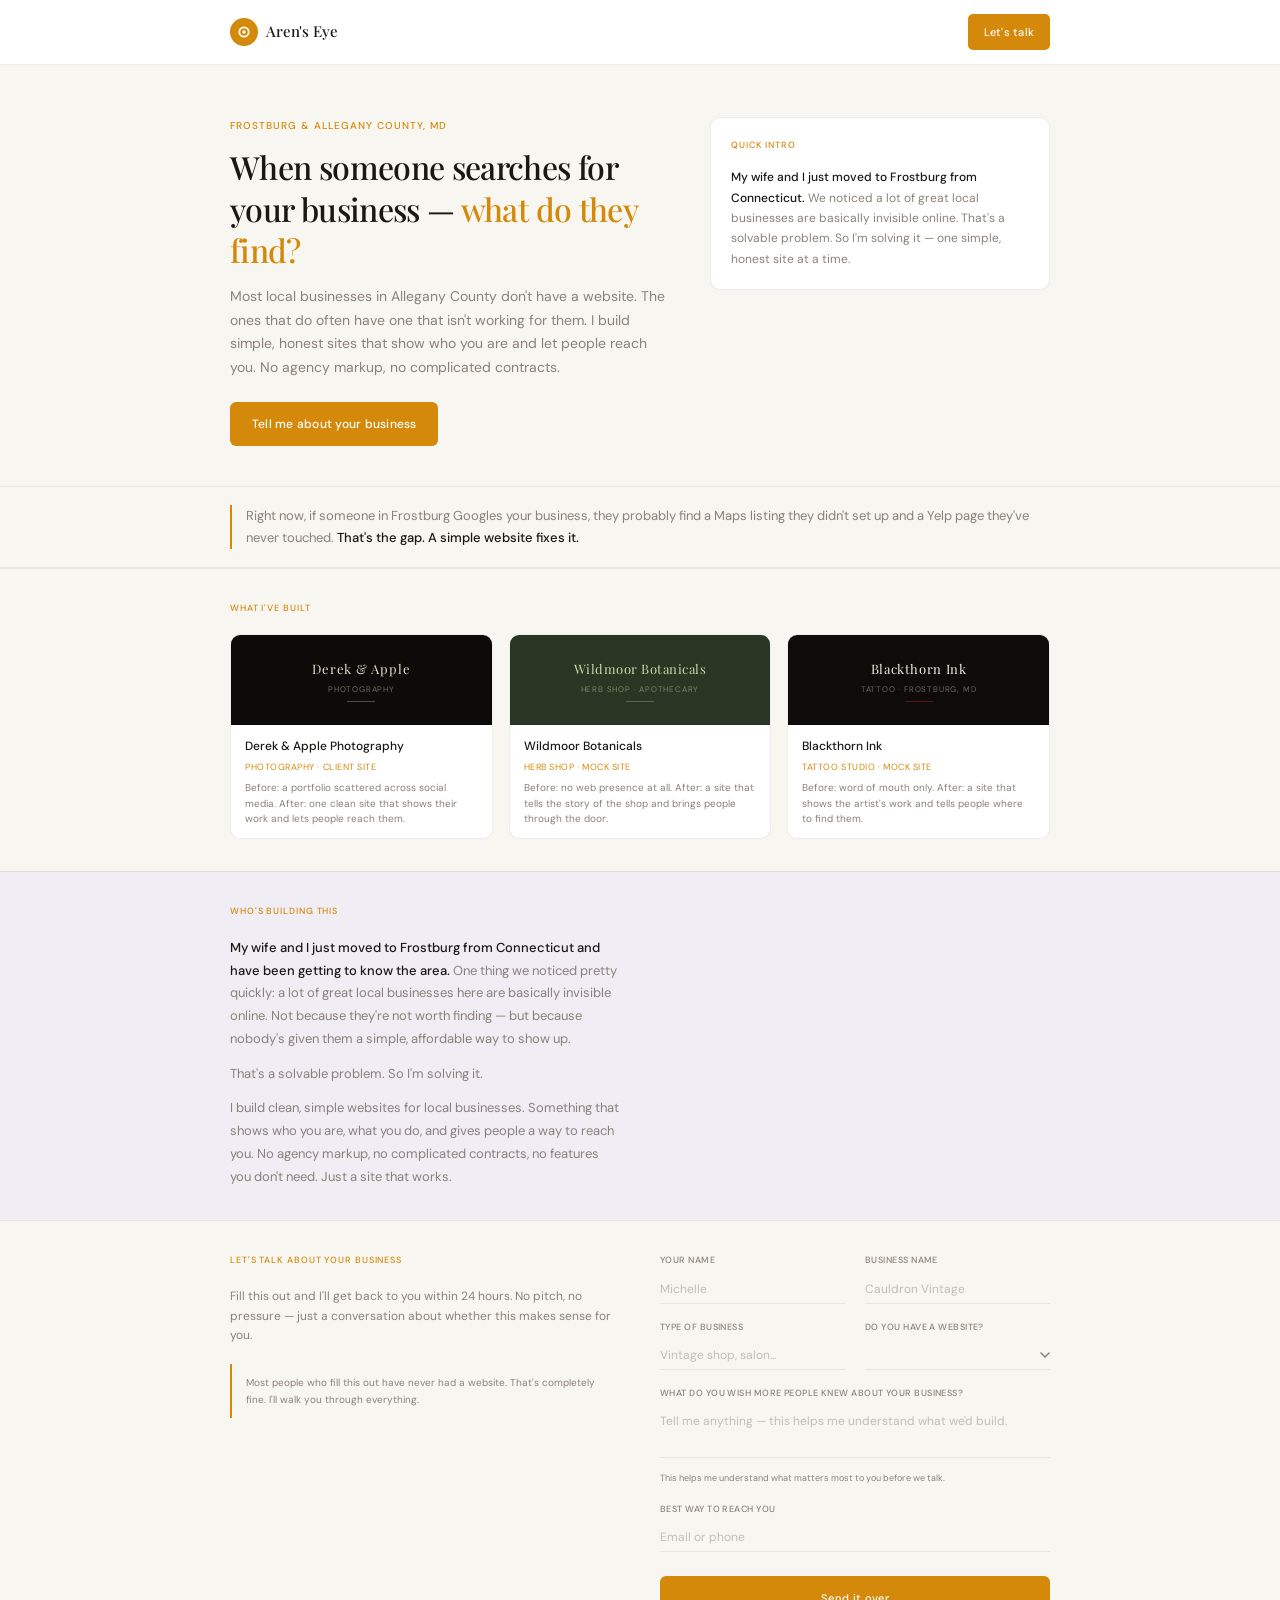
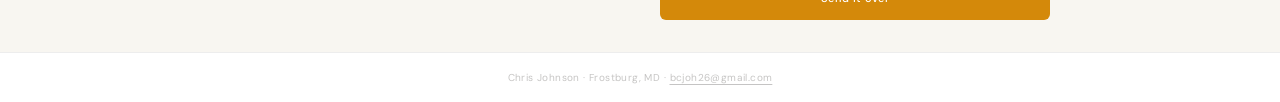
==== index.html @ cd2bfd2f "Portfolio: Derek + Apple (client), Wildmoor + Blackthorn Ink (mocks); update README Co-Authored-By: " ====
<!DOCTYPE html>
<html lang="en">
<head>
  <meta charset="UTF-8">
  <meta name="viewport" content="width=device-width, initial-scale=1.0">
  <title>Aren's Eye — Web Design for Local Businesses</title>
  <meta name="description" content="Simple, honest websites for local businesses in Frostburg and Allegany County, MD. Built by Chris Johnson.">

  <meta property="og:type" content="website">
  <meta property="og:title" content="Aren's Eye — Web Design for Local Businesses">
  <meta property="og:description" content="Most local businesses are invisible online. We fix that honestly.">
  <meta property="og:url" content="https://arensite.pages.dev">

  <link rel="preconnect" href="https://fonts.googleapis.com">
  <link rel="preconnect" href="https://fonts.gstatic.com" crossorigin>
  <link href="https://fonts.googleapis.com/css2?family=Playfair+Display:wght@400;500;600&family=DM+Sans:wght@300;400;500&display=swap" rel="stylesheet">

  <style>
    /* ─── Reset ─────────────────────────────────────────── */
    *, *::before, *::after { box-sizing: border-box; margin: 0; padding: 0; }
    html { scroll-behavior: smooth; }

    /* ─── Tokens ─────────────────────────────────────────── */
    :root {
      --bg:           #F8F6F1;
      --surface:      #FFFFFF;
      --panel:        #F0EDF5;
      --border:       rgba(0,0,0,0.07);
      --accent:       #D4890A;
      --accent2:      rgba(212,137,10,0.09);
      --text:         #1A1714;
      --muted:        #8A8278;
      --hint:         rgba(26,23,20,0.25);
      --max-w:        900px;
    }

    /* ─── Base ─────────────────────────────────────────── */
    body {
      background: var(--bg);
      color: var(--text);
      font-family: 'DM Sans', system-ui, -apple-system, sans-serif;
      font-size: 1rem;
      line-height: 1.7;
      -webkit-font-smoothing: antialiased;
    }

    a { color: var(--accent); text-decoration: none; }
    a:hover { color: #B5720A; }

    /* ─── Skip link ─────────────────────────────────────── */
    .skip-link {
      position: absolute;
      top: -100%;
      left: 1rem;
      background: var(--accent);
      color: #fff;
      padding: 0.5rem 1rem;
      border-radius: 4px;
      font-weight: 500;
      z-index: 999;
    }
    .skip-link:focus { top: 1rem; }

    /* ─── NAV ────────────────────────────────────────────── */
    header {
      position: sticky;
      top: 0;
      z-index: 100;
      background: var(--surface);
      border-bottom: 1px solid var(--border);
    }

    nav {
      max-width: var(--max-w);
      margin: 0 auto;
      padding: 14px clamp(20px, 5vw, 40px);
      display: flex;
      align-items: center;
      justify-content: space-between;
    }

    .logo {
      display: flex;
      align-items: center;
      gap: 8px;
      text-decoration: none;
    }

    .logo-mark {
      width: 28px;
      height: 28px;
      background: var(--accent);
      border-radius: 50%;
      display: flex;
      align-items: center;
      justify-content: center;
      flex-shrink: 0;
    }

    .logo-mark img {
      width: 28px;
      height: 28px;
      border-radius: 50%;
      object-fit: contain;
    }

    .logo-name {
      font-family: 'Playfair Display', Georgia, serif;
      font-size: 15px;
      font-weight: 500;
      color: var(--text);
      letter-spacing: -0.01em;
    }

    .nav-cta {
      font-family: 'DM Sans', sans-serif;
      font-size: 11px;
      font-weight: 500;
      padding: 7px 16px;
      min-height: 36px;
      border-radius: 5px;
      background: var(--accent);
      color: #fff;
      border: none;
      cursor: pointer;
      letter-spacing: 0.02em;
      transition: background 0.15s;
      text-decoration: none;
      display: inline-flex;
      align-items: center;
    }
    .nav-cta:hover { background: #B5720A; color: #fff; }
    .nav-cta:focus-visible { outline: 2px solid var(--accent); outline-offset: 3px; }

    /* ─── HERO ─────────────────────────────────────────── */
    .hero {
      max-width: var(--max-w);
      margin: 0 auto;
      padding: clamp(32px,6vw,52px) clamp(20px,5vw,40px) clamp(28px,5vw,40px);
    }

    .hero-inner {
      display: grid;
      grid-template-columns: 1fr;
      gap: 24px;
    }

    @media (min-width: 700px) {
      .hero-inner {
        grid-template-columns: 1fr 340px;
        gap: 40px;
        align-items: start;
      }
    }

    .eyebrow {
      font-size: 10px;
      font-weight: 500;
      color: var(--accent);
      letter-spacing: 0.1em;
      text-transform: uppercase;
      margin-bottom: 12px;
    }

    h1 {
      font-family: 'Playfair Display', Georgia, serif;
      font-size: clamp(22px, 4vw + 10px, 32px);
      font-weight: 500;
      line-height: 1.3;
      color: var(--text);
      letter-spacing: -0.02em;
      margin-bottom: 14px;
    }

    h1 em {
      font-style: normal;
      color: var(--accent);
    }

    .hero-sub {
      font-size: clamp(12px, 1.5vw + 6px, 14px);
      line-height: 1.7;
      color: var(--muted);
      margin-bottom: 22px;
      max-width: 480px;
    }

    .hero-btn {
      display: inline-flex;
      align-items: center;
      font-family: 'DM Sans', sans-serif;
      font-size: clamp(10px, 1.5vw + 5px, 12px);
      font-weight: 500;
      padding: 11px 22px;
      min-height: 44px;
      border-radius: 6px;
      background: var(--accent);
      color: #fff;
      border: none;
      cursor: pointer;
      letter-spacing: 0.02em;
      transition: background 0.15s;
      text-decoration: none;
    }
    .hero-btn:hover { background: #B5720A; color: #fff; }
    .hero-btn:focus-visible { outline: 2px solid var(--accent); outline-offset: 3px; }

    /* desktop quick-intro card */
    .hero-aside {
      background: var(--surface);
      border: 1px solid var(--border);
      border-radius: 10px;
      padding: 20px;
    }

    .hero-aside .section-label {
      font-size: 9px;
      font-weight: 500;
      color: var(--accent);
      letter-spacing: 0.1em;
      text-transform: uppercase;
      margin-bottom: 14px;
      display: block;
    }

    .hero-aside p {
      font-size: 12px;
      line-height: 1.7;
      color: var(--muted);
    }

    .hero-aside p strong { color: var(--text); font-weight: 500; }

    /* ─── TRUTH STRIP ────────────────────────────────────── */
    .truth-strip {
      border-top: 1px solid var(--border);
      border-bottom: 1px solid var(--border);
      background: var(--bg);
    }

    .truth-strip-inner {
      max-width: var(--max-w);
      margin: 0 auto;
      padding: 18px clamp(20px,5vw,40px);
    }

    .truth-block {
      border-left: 2px solid var(--accent);
      padding-left: 14px;
    }

    .truth-block p {
      font-size: clamp(11px, 1.5vw + 5px, 13px);
      line-height: 1.7;
      color: var(--muted);
    }

    .truth-block p strong { color: var(--text); font-weight: 500; }

    /* ─── SECTIONS ───────────────────────────────────────── */
    .section {
      border-top: 1px solid var(--border);
    }

    .section-inner {
      max-width: var(--max-w);
      margin: 0 auto;
      padding: clamp(24px,4vw,32px) clamp(20px,5vw,40px);
    }

    .section-label {
      font-size: 9px;
      font-weight: 500;
      color: var(--accent);
      letter-spacing: 0.1em;
      text-transform: uppercase;
      margin-bottom: 18px;
      display: block;
    }

    h2 {
      font-family: 'Playfair Display', Georgia, serif;
      font-size: clamp(18px, 3vw + 8px, 24px);
      font-weight: 500;
      color: var(--text);
      letter-spacing: -0.02em;
      margin-bottom: 14px;
      line-height: 1.3;
    }

    /* ─── PORTFOLIO CARDS ────────────────────────────────── */
    .portfolio-grid {
      display: grid;
      grid-template-columns: 1fr;
      gap: 14px;
    }

    @media (min-width: 520px) {
      .portfolio-grid {
        grid-template-columns: 1fr 1fr;
      }
    }

    @media (min-width: 760px) {
      .portfolio-grid {
        grid-template-columns: 1fr 1fr 1fr;
        gap: 16px;
      }
    }

    .card {
      background: var(--surface);
      border: 1px solid var(--border);
      border-radius: 10px;
      overflow: hidden;
      transition: box-shadow 0.15s, border-color 0.15s;
    }
    .card:hover {
      box-shadow: 0 4px 20px rgba(212,137,10,0.1);
      border-color: rgba(212,137,10,0.2);
    }

    .card-preview {
      height: 90px;
      display: flex;
      align-items: center;
      justify-content: center;
      border-bottom: 1px solid var(--border);
      overflow: hidden;
    }

    /* Derek & Apple Photography (real client) */
    .card-preview.derek {
      background: #0D0B09;
    }
    .derek-inner { text-align: center; }
    .derek-name {
      font-family: 'Playfair Display', Georgia, serif;
      font-size: 13px;
      font-weight: 400;
      color: #E8DCCB;
      letter-spacing: 0.06em;
      margin-bottom: 3px;
    }
    .derek-tag {
      font-size: 8px;
      color: rgba(232,220,203,0.45);
      letter-spacing: 0.1em;
      text-transform: uppercase;
    }
    .derek-rule {
      width: 28px;
      height: 1px;
      background: rgba(232,220,203,0.3);
      margin: 5px auto 0;
    }

    /* Wildmoor Botanicals mock */
    .card-preview.wildmoor {
      background: #2A3524;
    }
    .wildmoor-inner { text-align: center; }
    .wildmoor-name {
      font-family: 'Playfair Display', Georgia, serif;
      font-size: 13px;
      font-weight: 400;
      color: #C8D8A8;
      letter-spacing: 0.04em;
      margin-bottom: 3px;
    }
    .wildmoor-tag {
      font-size: 8px;
      color: rgba(200,216,168,0.5);
      letter-spacing: 0.1em;
      text-transform: uppercase;
    }
    .wildmoor-rule {
      width: 28px;
      height: 1px;
      background: rgba(200,216,168,0.3);
      margin: 5px auto 0;
    }

    /* Blackthorn Ink mock */
    .card-preview.blackthorn {
      background: #0E0C0A;
    }
    .blackthorn-inner { text-align: center; }
    .blackthorn-name {
      font-family: 'Playfair Display', Georgia, serif;
      font-size: 13px;
      font-weight: 400;
      color: #F2EBE0;
      letter-spacing: 0.05em;
      margin-bottom: 3px;
    }
    .blackthorn-tag {
      font-size: 8px;
      color: rgba(242,235,224,0.4);
      letter-spacing: 0.1em;
      text-transform: uppercase;
    }
    .blackthorn-rule {
      width: 28px;
      height: 1px;
      background: #8B1A1A;
      opacity: 0.6;
      margin: 5px auto 0;
    }

    .card-body { padding: 11px 14px; }

    .card-name {
      font-size: 12px;
      font-weight: 500;
      color: var(--text);
      margin-bottom: 3px;
    }

    .card-type {
      font-size: 9px;
      color: var(--accent);
      letter-spacing: 0.06em;
      text-transform: uppercase;
      margin-bottom: 5px;
    }

    .card-desc {
      font-size: 10px;
      line-height: 1.55;
      color: var(--muted);
    }

    /* ─── ABOUT ──────────────────────────────────────────── */
    .about-section {
      border-top: 1px solid var(--border);
      background: var(--panel);
    }

    .about-section .section-inner {
      display: grid;
      grid-template-columns: 1fr;
      gap: 24px;
    }

    @media (min-width: 700px) {
      .about-section .section-inner {
        grid-template-columns: 1fr 1fr;
        gap: 40px;
        align-items: start;
      }
    }

    .about-text {
      font-size: clamp(11px, 1.5vw + 5px, 13px);
      line-height: 1.75;
      color: var(--muted);
    }
    .about-text strong { color: var(--text); font-weight: 500; }
    .about-text p + p { margin-top: 12px; }

    /* ─── CONTACT ────────────────────────────────────────── */
    .contact-section {
      border-top: 1px solid var(--border);
    }

    .contact-section .section-inner {
      display: grid;
      grid-template-columns: 1fr;
      gap: 28px;
    }

    @media (min-width: 700px) {
      .contact-section .section-inner {
        grid-template-columns: 1fr 1fr;
        gap: 40px;
        align-items: start;
      }
    }

    .contact-intro p {
      font-size: 12px;
      color: var(--muted);
      line-height: 1.65;
      margin-bottom: 18px;
    }

    .contact-note {
      background: var(--bg);
      border-left: 2px solid var(--accent);
      padding: 10px 14px;
      border-radius: 0 6px 6px 0;
    }
    .contact-note p {
      font-size: 10px !important;
      line-height: 1.7;
      color: var(--muted);
      margin-bottom: 0 !important;
    }

    /* ─── FORM ───────────────────────────────────────────── */
    .form {
      display: grid;
      gap: 0;
    }

    .form-2col {
      display: grid;
      grid-template-columns: 1fr 1fr;
      gap: 0 20px;
    }

    .field {
      margin-bottom: 16px;
    }

    .field label {
      display: block;
      font-size: 9px;
      font-weight: 500;
      color: var(--muted);
      letter-spacing: 0.05em;
      text-transform: uppercase;
      margin-bottom: 5px;
    }

    .field input,
    .field select,
    .field textarea {
      width: 100%;
      background: transparent;
      border: none;
      border-bottom: 1px solid var(--border);
      padding: 6px 0;
      font-size: 12px;
      color: var(--text);
      font-family: 'DM Sans', sans-serif;
      outline: none;
      transition: border-color 0.15s;
      -webkit-appearance: none;
      appearance: none;
    }

    .field select {
      background-image: url("data:image/svg+xml,%3Csvg xmlns='http://www.w3.org/2000/svg' width='10' height='7' viewBox='0 0 10 7'%3E%3Cpath d='M1 1l4 4 4-4' stroke='%238A8278' stroke-width='1.5' fill='none' stroke-linecap='round'/%3E%3C/svg%3E");
      background-repeat: no-repeat;
      background-position: right 0 center;
      padding-right: 16px;
    }

    .field textarea {
      resize: none;
      height: 52px;
      line-height: 1.5;
    }

    .field input:focus-visible,
    .field select:focus-visible,
    .field textarea:focus-visible {
      outline: none;
      border-bottom-color: var(--accent);
    }

    .field input::placeholder,
    .field textarea::placeholder {
      color: var(--hint);
    }

    .field-note {
      font-size: 9px;
      color: var(--muted);
      margin-top: 4px;
    }

    .submit-btn {
      width: 100%;
      background: var(--accent);
      color: #fff;
      border: none;
      padding: 12px;
      min-height: 44px;
      border-radius: 6px;
      font-size: 11px;
      font-weight: 500;
      cursor: pointer;
      letter-spacing: 0.03em;
      font-family: 'DM Sans', sans-serif;
      margin-top: 8px;
      transition: background 0.15s;
    }
    .submit-btn:hover { background: #B5720A; }
    .submit-btn:focus-visible { outline: 2px solid var(--accent); outline-offset: 3px; }
    .submit-btn:disabled { opacity: 0.6; cursor: not-allowed; }

    .form-success {
      display: none;
      background: var(--surface);
      border: 1px solid var(--border);
      border-left: 2px solid var(--accent);
      border-radius: 0 8px 8px 0;
      padding: 16px;
      font-size: 13px;
      color: var(--text);
      line-height: 1.6;
    }

    .form-error {
      display: none;
      color: #C0392B;
      font-size: 11px;
      margin-top: 8px;
    }

    /* ─── FOOTER ─────────────────────────────────────────── */
    footer {
      border-top: 1px solid var(--border);
      background: var(--surface);
    }

    footer .section-inner {
      text-align: center;
      padding-top: 16px;
      padding-bottom: 16px;
    }

    .footer-text {
      font-size: 10px;
      color: var(--hint);
      letter-spacing: 0.04em;
    }

    .footer-text a {
      color: var(--hint);
      text-decoration: underline;
      text-underline-offset: 3px;
    }
    .footer-text a:hover { color: var(--muted); }

    /* ─── Focus ──────────────────────────────────────────── */
    :focus-visible { outline: 2px solid var(--accent); outline-offset: 2px; }

    /* ─── Reduced motion ─────────────────────────────────── */
    @media (prefers-reduced-motion: reduce) {
      *, *::before, *::after {
        animation-duration: 0.01ms !important;
        transition-duration: 0.01ms !important;
      }
    }
  </style>
</head>
<body>

  <a href="#main" class="skip-link">Skip to main content</a>

  <!-- NAV -->
  <header>
    <nav aria-label="Main navigation">
      <a href="#hero" class="logo" aria-label="Aren's Eye — home">
        <div class="logo-mark" id="logo-mark">
          <!-- replaced by img if logo.png exists -->
          <svg width="14" height="14" viewBox="0 0 12 12" fill="none" aria-hidden="true">
            <circle cx="6" cy="6" r="4" stroke="#fff" stroke-width="1.5"/>
            <circle cx="6" cy="6" r="1.5" fill="#fff"/>
          </svg>
        </div>
        <span class="logo-name">Aren's Eye</span>
      </a>
      <a href="#contact" class="nav-cta">Let's talk</a>
    </nav>
  </header>

  <main id="main">

    <!-- HERO -->
    <section id="hero" aria-labelledby="hero-heading">
      <div class="hero">
        <div class="hero-inner">
          <div>
            <div class="eyebrow">Frostburg &amp; Allegany County, MD</div>
            <h1 id="hero-heading">When someone searches for your business — <em>what do they find?</em></h1>
            <p class="hero-sub">Most local businesses in Allegany County don't have a website. The ones that do often have one that isn't working for them. I build simple, honest sites that show who you are and let people reach you. No agency markup, no complicated contracts.</p>
            <a href="#contact" class="hero-btn">Tell me about your business</a>
          </div>
          <aside class="hero-aside" aria-label="Quick intro">
            <span class="section-label">Quick intro</span>
            <p><strong>My wife and I just moved to Frostburg from Connecticut.</strong> We noticed a lot of great local businesses are basically invisible online. That's a solvable problem. So I'm solving it — one simple, honest site at a time.</p>
          </aside>
        </div>
      </div>
    </section>

    <!-- TRUTH STRIP -->
    <div class="truth-strip" role="note">
      <div class="truth-strip-inner">
        <div class="truth-block">
          <p>Right now, if someone in Frostburg Googles your business, they probably find a Maps listing they didn't set up and a Yelp page they've never touched. <strong>That's the gap. A simple website fixes it.</strong></p>
        </div>
      </div>
    </div>

    <!-- WORK -->
    <section id="work" class="section" aria-labelledby="work-heading">
      <div class="section-inner">
        <span class="section-label">What I've built</span>
        <div class="portfolio-grid">

          <!-- Derek & Apple Photography (real client) -->
          <article class="card">
            <div class="card-preview derek" role="img" aria-label="Derek and Apple Photography website preview">
              <div class="derek-inner">
                <div class="derek-name">Derek &amp; Apple</div>
                <div class="derek-tag">Photography</div>
                <div class="derek-rule"></div>
              </div>
            </div>
            <div class="card-body">
              <div class="card-name">Derek &amp; Apple Photography</div>
              <div class="card-type">Photography &middot; Client site</div>
              <div class="card-desc">Before: a portfolio scattered across social media. After: one clean site that shows their work and lets people reach them.</div>
            </div>
          </article>

          <!-- Wildmoor Botanicals (mock) -->
          <article class="card">
            <div class="card-preview wildmoor" role="img" aria-label="Wildmoor Botanicals website preview">
              <div class="wildmoor-inner">
                <div class="wildmoor-name">Wildmoor Botanicals</div>
                <div class="wildmoor-tag">Herb shop &middot; Apothecary</div>
                <div class="wildmoor-rule"></div>
              </div>
            </div>
            <div class="card-body">
              <div class="card-name">Wildmoor Botanicals</div>
              <div class="card-type">Herb shop &middot; Mock site</div>
              <div class="card-desc">Before: no web presence at all. After: a site that tells the story of the shop and brings people through the door.</div>
            </div>
          </article>

          <!-- Blackthorn Ink (mock) -->
          <article class="card">
            <div class="card-preview blackthorn" role="img" aria-label="Blackthorn Ink website preview">
              <div class="blackthorn-inner">
                <div class="blackthorn-name">Blackthorn Ink</div>
                <div class="blackthorn-tag">Tattoo &middot; Frostburg, MD</div>
                <div class="blackthorn-rule"></div>
              </div>
            </div>
            <div class="card-body">
              <div class="card-name">Blackthorn Ink</div>
              <div class="card-type">Tattoo studio &middot; Mock site</div>
              <div class="card-desc">Before: word of mouth only. After: a site that shows the artist's work and tells people where to find them.</div>
            </div>
          </article>

        </div>
      </div>
    </section>

    <!-- ABOUT -->
    <section id="about" class="about-section" aria-labelledby="about-heading">
      <div class="section-inner">
        <div>
          <span class="section-label">Who's building this</span>
          <div class="about-text">
            <p><strong>My wife and I just moved to Frostburg from Connecticut and have been getting to know the area.</strong> One thing we noticed pretty quickly: a lot of great local businesses here are basically invisible online. Not because they're not worth finding — but because nobody's given them a simple, affordable way to show up.</p>
            <p>That's a solvable problem. So I'm solving it.</p>
            <p>I build clean, simple websites for local businesses. Something that shows who you are, what you do, and gives people a way to reach you. No agency markup, no complicated contracts, no features you don't need. Just a site that works.</p>
          </div>
        </div>
        <div></div>
      </div>
    </section>

    <!-- CONTACT -->
    <section id="contact" class="contact-section" aria-labelledby="contact-heading">
      <div class="section-inner">

        <div class="contact-intro">
          <span class="section-label">Let's talk about your business</span>
          <p>Fill this out and I'll get back to you within 24 hours. No pitch, no pressure — just a conversation about whether this makes sense for you.</p>
          <div class="contact-note">
            <p>Most people who fill this out have never had a website. That's completely fine. I'll walk you through everything.</p>
          </div>
        </div>

        <div>
          <div id="form-success" class="form-success" role="alert" aria-live="polite">
            Got it. I'll be in touch within 24 hours. — Chris
          </div>

          <form id="contact-form" class="form" novalidate>
            <div class="form-2col">
              <div class="field">
                <label for="name">Your name</label>
                <input type="text" id="name" name="name" placeholder="Michelle" autocomplete="name" required>
              </div>
              <div class="field">
                <label for="businessName">Business name</label>
                <input type="text" id="businessName" name="businessName" placeholder="Cauldron Vintage" required>
              </div>
              <div class="field">
                <label for="businessType">Type of business</label>
                <input type="text" id="businessType" name="businessType" placeholder="Vintage shop, salon..." required>
              </div>
              <div class="field">
                <label for="hasWebsite">Do you have a website?</label>
                <select id="hasWebsite" name="hasWebsite" required>
                  <option value="" disabled selected></option>
                  <option value="yes">Yes</option>
                  <option value="no">No</option>
                  <option value="needs-work">Needs work</option>
                </select>
              </div>
            </div>
            <div class="field">
              <label for="wishPeopleKnew">What do you wish more people knew about your business?</label>
              <textarea id="wishPeopleKnew" name="wishPeopleKnew" placeholder="Tell me anything — this helps me understand what we'd build." required></textarea>
              <p class="field-note">This helps me understand what matters most to you before we talk.</p>
            </div>
            <div class="field">
              <label for="contact">Best way to reach you</label>
              <input type="text" id="contact" name="contact" placeholder="Email or phone" autocomplete="email" required>
            </div>
            <button type="submit" class="submit-btn" id="submit-btn">Send it over</button>
            <p id="form-error" class="form-error" role="alert" aria-live="polite"></p>
          </form>
        </div>

      </div>
    </section>

  </main>

  <!-- FOOTER -->
  <footer>
    <div class="section-inner">
      <p class="footer-text">Chris Johnson &middot; Frostburg, MD &middot; <a href="mailto:bcjoh26@gmail.com">bcjoh26@gmail.com</a></p>
    </div>
  </footer>

  <script>
    (function () {
      // swap logo mark for real image if assets/logo.png loads
      var logoImg = new Image();
      logoImg.onload = function () {
        var mark = document.getElementById('logo-mark');
        if (mark) {
          mark.innerHTML = '';
          mark.style.background = 'transparent';
          var img = document.createElement('img');
          img.src = '/assets/logo.png';
          img.alt = '';
          img.width = 28;
          img.height = 28;
          mark.appendChild(img);
        }
      };
      logoImg.src = '/assets/logo.png';

      // form
      var form      = document.getElementById('contact-form');
      var success   = document.getElementById('form-success');
      var errorEl   = document.getElementById('form-error');
      var submitBtn = document.getElementById('submit-btn');

      form.addEventListener('submit', async function (e) {
        e.preventDefault();
        errorEl.style.display = 'none';

        var fields = ['name','businessName','businessType','hasWebsite','wishPeopleKnew','contact'];
        for (var i = 0; i < fields.length; i++) {
          var el = form.elements[fields[i]];
          if (!el.value.trim()) {
            el.focus();
            errorEl.textContent = 'Please fill out all fields before sending.';
            errorEl.style.display = 'block';
            return;
          }
        }

        var data = {
          name:           form.elements.name.value.trim(),
          businessName:   form.elements.businessName.value.trim(),
          businessType:   form.elements.businessType.value.trim(),
          hasWebsite:     form.elements.hasWebsite.value,
          wishPeopleKnew: form.elements.wishPeopleKnew.value.trim(),
          contact:        form.elements.contact.value.trim()
        };

        submitBtn.disabled    = true;
        submitBtn.textContent = 'Sending...';

        try {
          var res = await fetch('/submit', {
            method:  'POST',
            headers: { 'Content-Type': 'application/json' },
            body:    JSON.stringify(data)
          });
          if (!res.ok) throw new Error('server error');
          form.style.display    = 'none';
          success.style.display = 'block';
          success.scrollIntoView({ behavior: 'smooth', block: 'nearest' });
        } catch (_) {
          submitBtn.disabled    = false;
          submitBtn.textContent = 'Send it over';
          errorEl.textContent   = 'Something went wrong. Email me directly at bcjoh26@gmail.com.';
          errorEl.style.display = 'block';
        }
      });
    })();
  </script>

</body>
</html>
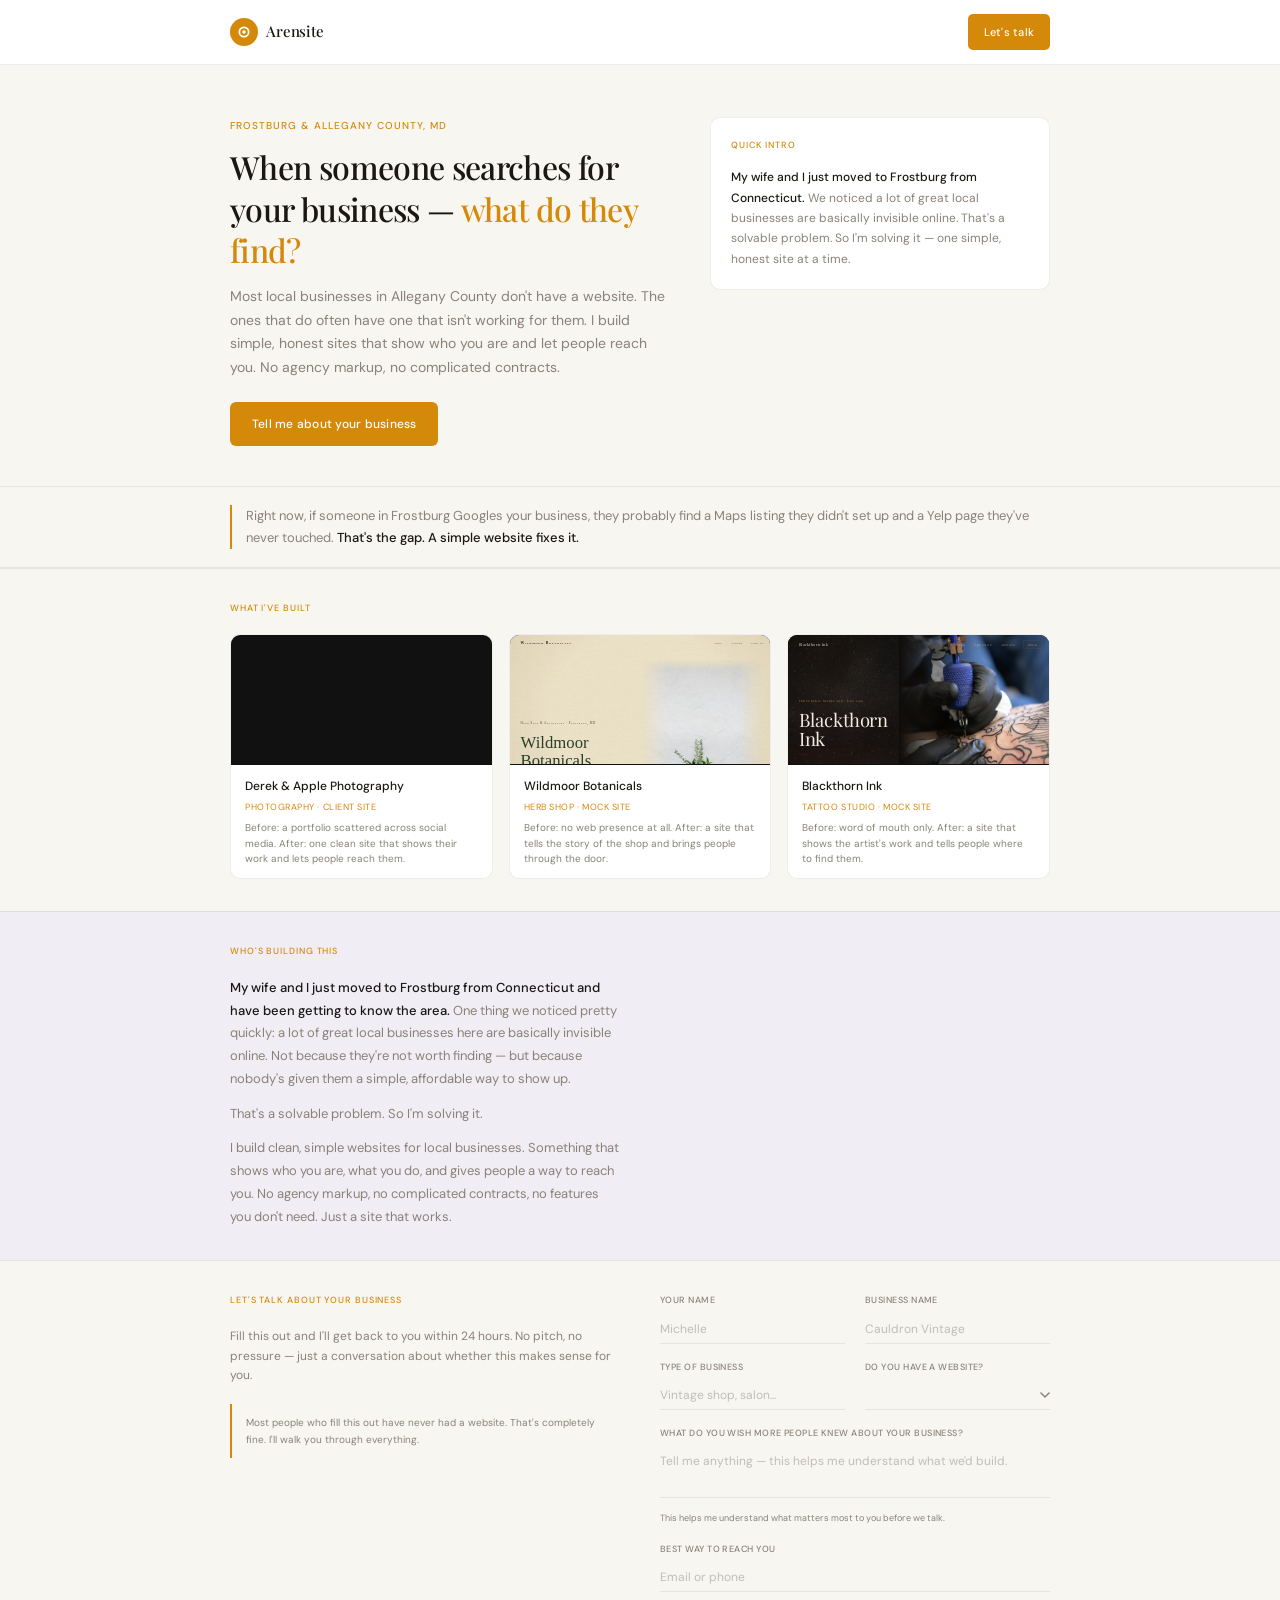
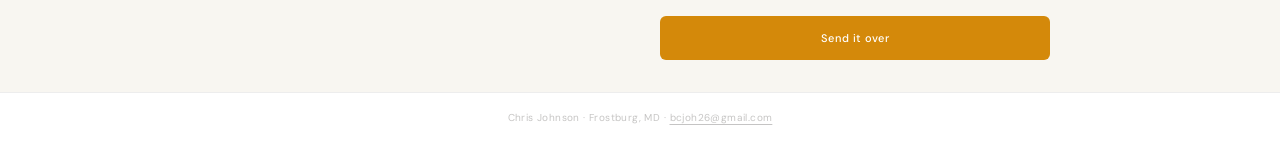
==== commit 94e9c725: "Cards: live iframe previews, clickable links, Arensite name fix" ====
--- a/index.html
+++ b/index.html
@@ -3,11 +3,11 @@
 <head>
   <meta charset="UTF-8">
   <meta name="viewport" content="width=device-width, initial-scale=1.0">
-  <title>Aren's Eye — Web Design for Local Businesses</title>
+  <title>Arensite — Web Design for Local Businesses</title>
   <meta name="description" content="Simple, honest websites for local businesses in Frostburg and Allegany County, MD. Built by Chris Johnson.">
 
   <meta property="og:type" content="website">
-  <meta property="og:title" content="Aren's Eye — Web Design for Local Businesses">
+  <meta property="og:title" content="Arensite — Web Design for Local Businesses">
   <meta property="og:description" content="Most local businesses are invisible online. We fix that honestly.">
   <meta property="og:url" content="https://arensite.pages.dev">
 
@@ -309,103 +309,75 @@
     }
 
     .card {
+      display: block;
       background: var(--surface);
       border: 1px solid var(--border);
       border-radius: 10px;
       overflow: hidden;
-      transition: box-shadow 0.15s, border-color 0.15s;
+      transition: box-shadow 0.2s, border-color 0.2s, transform 0.2s;
+      text-decoration: none;
+      color: inherit;
     }
     .card:hover {
-      box-shadow: 0 4px 20px rgba(212,137,10,0.1);
-      border-color: rgba(212,137,10,0.2);
-    }
-
+      box-shadow: 0 6px 24px rgba(212,137,10,0.13);
+      border-color: rgba(212,137,10,0.25);
+      transform: translateY(-2px);
+    }
+    .card:focus-visible {
+      outline: 2px solid var(--accent);
+      outline-offset: 2px;
+    }
+
+    /* iframe preview panel */
     .card-preview {
-      height: 90px;
+      height: 130px;
+      position: relative;
+      overflow: hidden;
+      border-bottom: 1px solid var(--border);
+      background: #111;
+    }
+
+    .card-preview iframe {
+      position: absolute;
+      top: 0;
+      left: 0;
+      width: 1200px;
+      height: 900px;
+      border: none;
+      transform: scale(0.22);
+      transform-origin: top left;
+      pointer-events: none;
+    }
+
+    /* "View site" overlay on hover */
+    .card-preview-overlay {
+      position: absolute;
+      inset: 0;
+      background: rgba(0,0,0,0);
       display: flex;
-      align-items: center;
-      justify-content: center;
-      border-bottom: 1px solid var(--border);
-      overflow: hidden;
-    }
-
-    /* Derek & Apple Photography (real client) */
-    .card-preview.derek {
-      background: #0D0B09;
-    }
-    .derek-inner { text-align: center; }
-    .derek-name {
-      font-family: 'Playfair Display', Georgia, serif;
-      font-size: 13px;
-      font-weight: 400;
-      color: #E8DCCB;
+      align-items: flex-end;
+      justify-content: flex-end;
+      padding: 8px;
+      transition: background 0.2s;
+    }
+    .card:hover .card-preview-overlay {
+      background: rgba(0,0,0,0.18);
+    }
+    .card-preview-label {
+      font-size: 9px;
+      font-weight: 500;
       letter-spacing: 0.06em;
-      margin-bottom: 3px;
-    }
-    .derek-tag {
-      font-size: 8px;
-      color: rgba(232,220,203,0.45);
-      letter-spacing: 0.1em;
-      text-transform: uppercase;
-    }
-    .derek-rule {
-      width: 28px;
-      height: 1px;
-      background: rgba(232,220,203,0.3);
-      margin: 5px auto 0;
-    }
-
-    /* Wildmoor Botanicals mock */
-    .card-preview.wildmoor {
-      background: #2A3524;
-    }
-    .wildmoor-inner { text-align: center; }
-    .wildmoor-name {
-      font-family: 'Playfair Display', Georgia, serif;
-      font-size: 13px;
-      font-weight: 400;
-      color: #C8D8A8;
-      letter-spacing: 0.04em;
-      margin-bottom: 3px;
-    }
-    .wildmoor-tag {
-      font-size: 8px;
-      color: rgba(200,216,168,0.5);
-      letter-spacing: 0.1em;
-      text-transform: uppercase;
-    }
-    .wildmoor-rule {
-      width: 28px;
-      height: 1px;
-      background: rgba(200,216,168,0.3);
-      margin: 5px auto 0;
-    }
-
-    /* Blackthorn Ink mock */
-    .card-preview.blackthorn {
-      background: #0E0C0A;
-    }
-    .blackthorn-inner { text-align: center; }
-    .blackthorn-name {
-      font-family: 'Playfair Display', Georgia, serif;
-      font-size: 13px;
-      font-weight: 400;
-      color: #F2EBE0;
-      letter-spacing: 0.05em;
-      margin-bottom: 3px;
-    }
-    .blackthorn-tag {
-      font-size: 8px;
-      color: rgba(242,235,224,0.4);
-      letter-spacing: 0.1em;
-      text-transform: uppercase;
-    }
-    .blackthorn-rule {
-      width: 28px;
-      height: 1px;
-      background: #8B1A1A;
-      opacity: 0.6;
-      margin: 5px auto 0;
+      color: #fff;
+      background: var(--accent);
+      padding: 3px 8px;
+      border-radius: 3px;
+      opacity: 0;
+      transform: translateY(4px);
+      transition: opacity 0.2s, transform 0.2s;
+    }
+    .card:hover .card-preview-label {
+      opacity: 1;
+      transform: translateY(0);
     }
 
     .card-body { padding: 11px 14px; }
@@ -655,7 +627,7 @@
   <!-- NAV -->
   <header>
     <nav aria-label="Main navigation">
-      <a href="#hero" class="logo" aria-label="Aren's Eye — home">
+      <a href="#hero" class="logo" aria-label="Arensite — home">
         <div class="logo-mark" id="logo-mark">
           <!-- replaced by img if logo.png exists -->
           <svg width="14" height="14" viewBox="0 0 12 12" fill="none" aria-hidden="true">
@@ -663,7 +635,7 @@
             <circle cx="6" cy="6" r="1.5" fill="#fff"/>
           </svg>
         </div>
-        <span class="logo-name">Aren's Eye</span>
+        <span class="logo-name">Arensite</span>
       </a>
       <a href="#contact" class="nav-cta">Let's talk</a>
     </nav>
@@ -705,12 +677,11 @@
         <div class="portfolio-grid">
 
           <!-- Derek & Apple Photography (real client) -->
-          <article class="card">
-            <div class="card-preview derek" role="img" aria-label="Derek and Apple Photography website preview">
-              <div class="derek-inner">
-                <div class="derek-name">Derek &amp; Apple</div>
-                <div class="derek-tag">Photography</div>
-                <div class="derek-rule"></div>
+          <a class="card" href="https://derekandapple.com" target="_blank" rel="noopener" aria-label="Visit Derek and Apple Photography — opens in new tab">
+            <div class="card-preview">
+              <iframe src="https://derekandapple.com" title="Derek and Apple Photography" loading="lazy" tabindex="-1" aria-hidden="true"></iframe>
+              <div class="card-preview-overlay">
+                <span class="card-preview-label">View site →</span>
               </div>
             </div>
             <div class="card-body">
@@ -718,15 +689,14 @@
               <div class="card-type">Photography &middot; Client site</div>
               <div class="card-desc">Before: a portfolio scattered across social media. After: one clean site that shows their work and lets people reach them.</div>
             </div>
-          </article>
+          </a>
 
           <!-- Wildmoor Botanicals (mock) -->
-          <article class="card">
-            <div class="card-preview wildmoor" role="img" aria-label="Wildmoor Botanicals website preview">
-              <div class="wildmoor-inner">
-                <div class="wildmoor-name">Wildmoor Botanicals</div>
-                <div class="wildmoor-tag">Herb shop &middot; Apothecary</div>
-                <div class="wildmoor-rule"></div>
+          <a class="card" href="/mock-sites/nettle-patch/" target="_blank" rel="noopener" aria-label="Visit Wildmoor Botanicals mock site — opens in new tab">
+            <div class="card-preview">
+              <iframe src="/mock-sites/nettle-patch/" title="Wildmoor Botanicals" loading="lazy" tabindex="-1" aria-hidden="true"></iframe>
+              <div class="card-preview-overlay">
+                <span class="card-preview-label">View site →</span>
               </div>
             </div>
             <div class="card-body">
@@ -734,15 +704,14 @@
               <div class="card-type">Herb shop &middot; Mock site</div>
               <div class="card-desc">Before: no web presence at all. After: a site that tells the story of the shop and brings people through the door.</div>
             </div>
-          </article>
+          </a>
 
           <!-- Blackthorn Ink (mock) -->
-          <article class="card">
-            <div class="card-preview blackthorn" role="img" aria-label="Blackthorn Ink website preview">
-              <div class="blackthorn-inner">
-                <div class="blackthorn-name">Blackthorn Ink</div>
-                <div class="blackthorn-tag">Tattoo &middot; Frostburg, MD</div>
-                <div class="blackthorn-rule"></div>
+          <a class="card" href="/mock-sites/independent-ink/" target="_blank" rel="noopener" aria-label="Visit Blackthorn Ink mock site — opens in new tab">
+            <div class="card-preview">
+              <iframe src="/mock-sites/independent-ink/" title="Blackthorn Ink" loading="lazy" tabindex="-1" aria-hidden="true"></iframe>
+              <div class="card-preview-overlay">
+                <span class="card-preview-label">View site →</span>
               </div>
             </div>
             <div class="card-body">
@@ -750,7 +719,7 @@
               <div class="card-type">Tattoo studio &middot; Mock site</div>
               <div class="card-desc">Before: word of mouth only. After: a site that shows the artist's work and tells people where to find them.</div>
             </div>
-          </article>
+          </a>
 
         </div>
       </div>
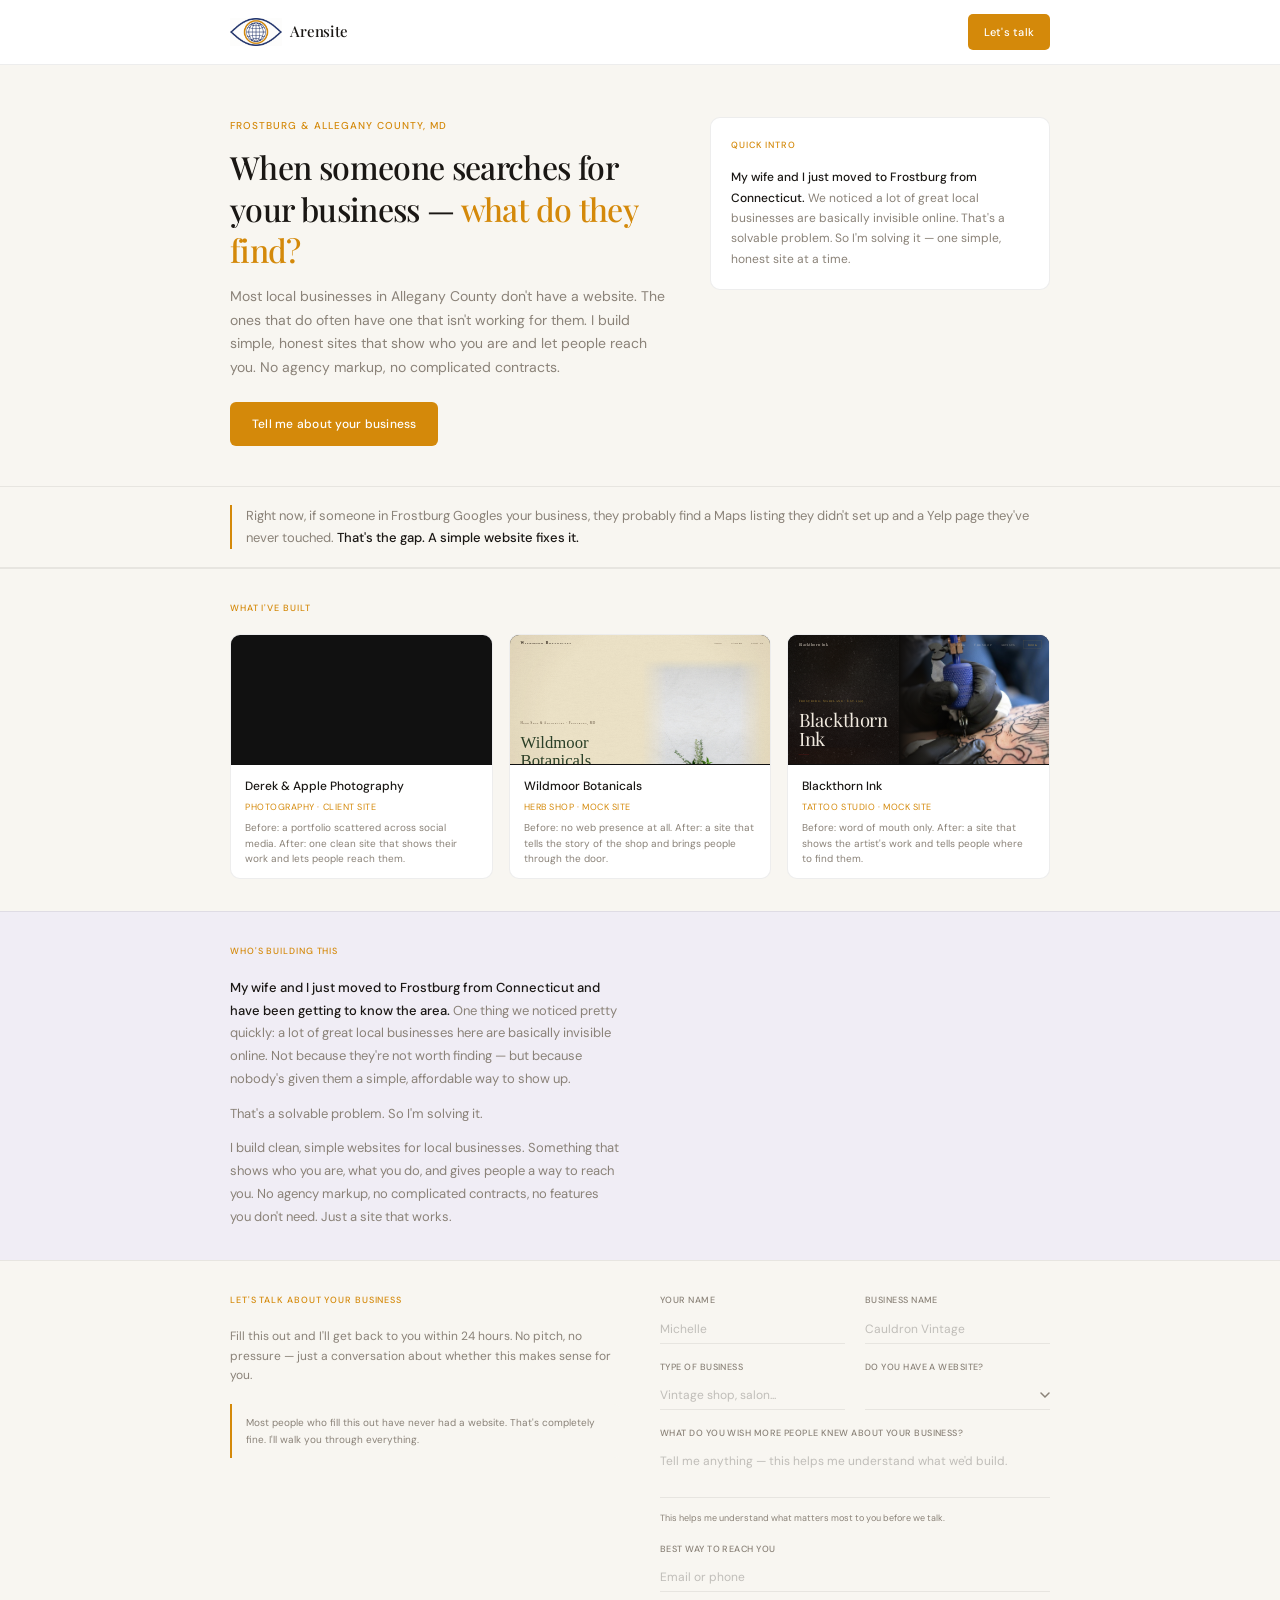
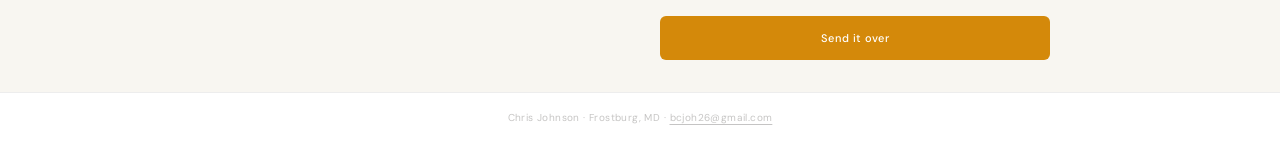
==== commit 39d8c1a8: "Add logo asset, widen nav logo container for eye shape" ====
--- a/index.html
+++ b/index.html
@@ -87,10 +87,10 @@
     }
 
     .logo-mark {
-      width: 28px;
+      width: 52px;
       height: 28px;
       background: var(--accent);
-      border-radius: 50%;
+      border-radius: 4px;
       display: flex;
       align-items: center;
       justify-content: center;
@@ -98,9 +98,9 @@
     }
 
     .logo-mark img {
-      width: 28px;
+      width: 52px;
       height: 28px;
-      border-radius: 50%;
+      border-radius: 0;
       object-fit: contain;
     }
 
@@ -760,20 +760,20 @@
           <form id="contact-form" class="form" novalidate>
             <div class="form-2col">
               <div class="field">
-                <label for="name">Your name</label>
-                <input type="text" id="name" name="name" placeholder="Michelle" autocomplete="name" required>
+                <label for="field-name">Your name</label>
+                <input type="text" id="field-name" name="name" placeholder="Michelle" autocomplete="name" required>
               </div>
               <div class="field">
-                <label for="businessName">Business name</label>
-                <input type="text" id="businessName" name="businessName" placeholder="Cauldron Vintage" required>
+                <label for="field-business-name">Business name</label>
+                <input type="text" id="field-business-name" name="businessName" placeholder="Cauldron Vintage" autocomplete="organization" required>
               </div>
               <div class="field">
-                <label for="businessType">Type of business</label>
-                <input type="text" id="businessType" name="businessType" placeholder="Vintage shop, salon..." required>
+                <label for="field-business-type">Type of business</label>
+                <input type="text" id="field-business-type" name="businessType" placeholder="Vintage shop, salon..." autocomplete="off" required>
               </div>
               <div class="field">
-                <label for="hasWebsite">Do you have a website?</label>
-                <select id="hasWebsite" name="hasWebsite" required>
+                <label for="field-has-website">Do you have a website?</label>
+                <select id="field-has-website" name="hasWebsite" autocomplete="off" required>
                   <option value="" disabled selected></option>
                   <option value="yes">Yes</option>
                   <option value="no">No</option>
@@ -782,13 +782,13 @@
               </div>
             </div>
             <div class="field">
-              <label for="wishPeopleKnew">What do you wish more people knew about your business?</label>
-              <textarea id="wishPeopleKnew" name="wishPeopleKnew" placeholder="Tell me anything — this helps me understand what we'd build." required></textarea>
+              <label for="field-wish">What do you wish more people knew about your business?</label>
+              <textarea id="field-wish" name="wishPeopleKnew" placeholder="Tell me anything — this helps me understand what we'd build." autocomplete="off" required></textarea>
               <p class="field-note">This helps me understand what matters most to you before we talk.</p>
             </div>
             <div class="field">
-              <label for="contact">Best way to reach you</label>
-              <input type="text" id="contact" name="contact" placeholder="Email or phone" autocomplete="email" required>
+              <label for="field-contact">Best way to reach you</label>
+              <input type="text" id="field-contact" name="contact" placeholder="Email or phone" autocomplete="email" required>
             </div>
             <button type="submit" class="submit-btn" id="submit-btn">Send it over</button>
             <p id="form-error" class="form-error" role="alert" aria-live="polite"></p>
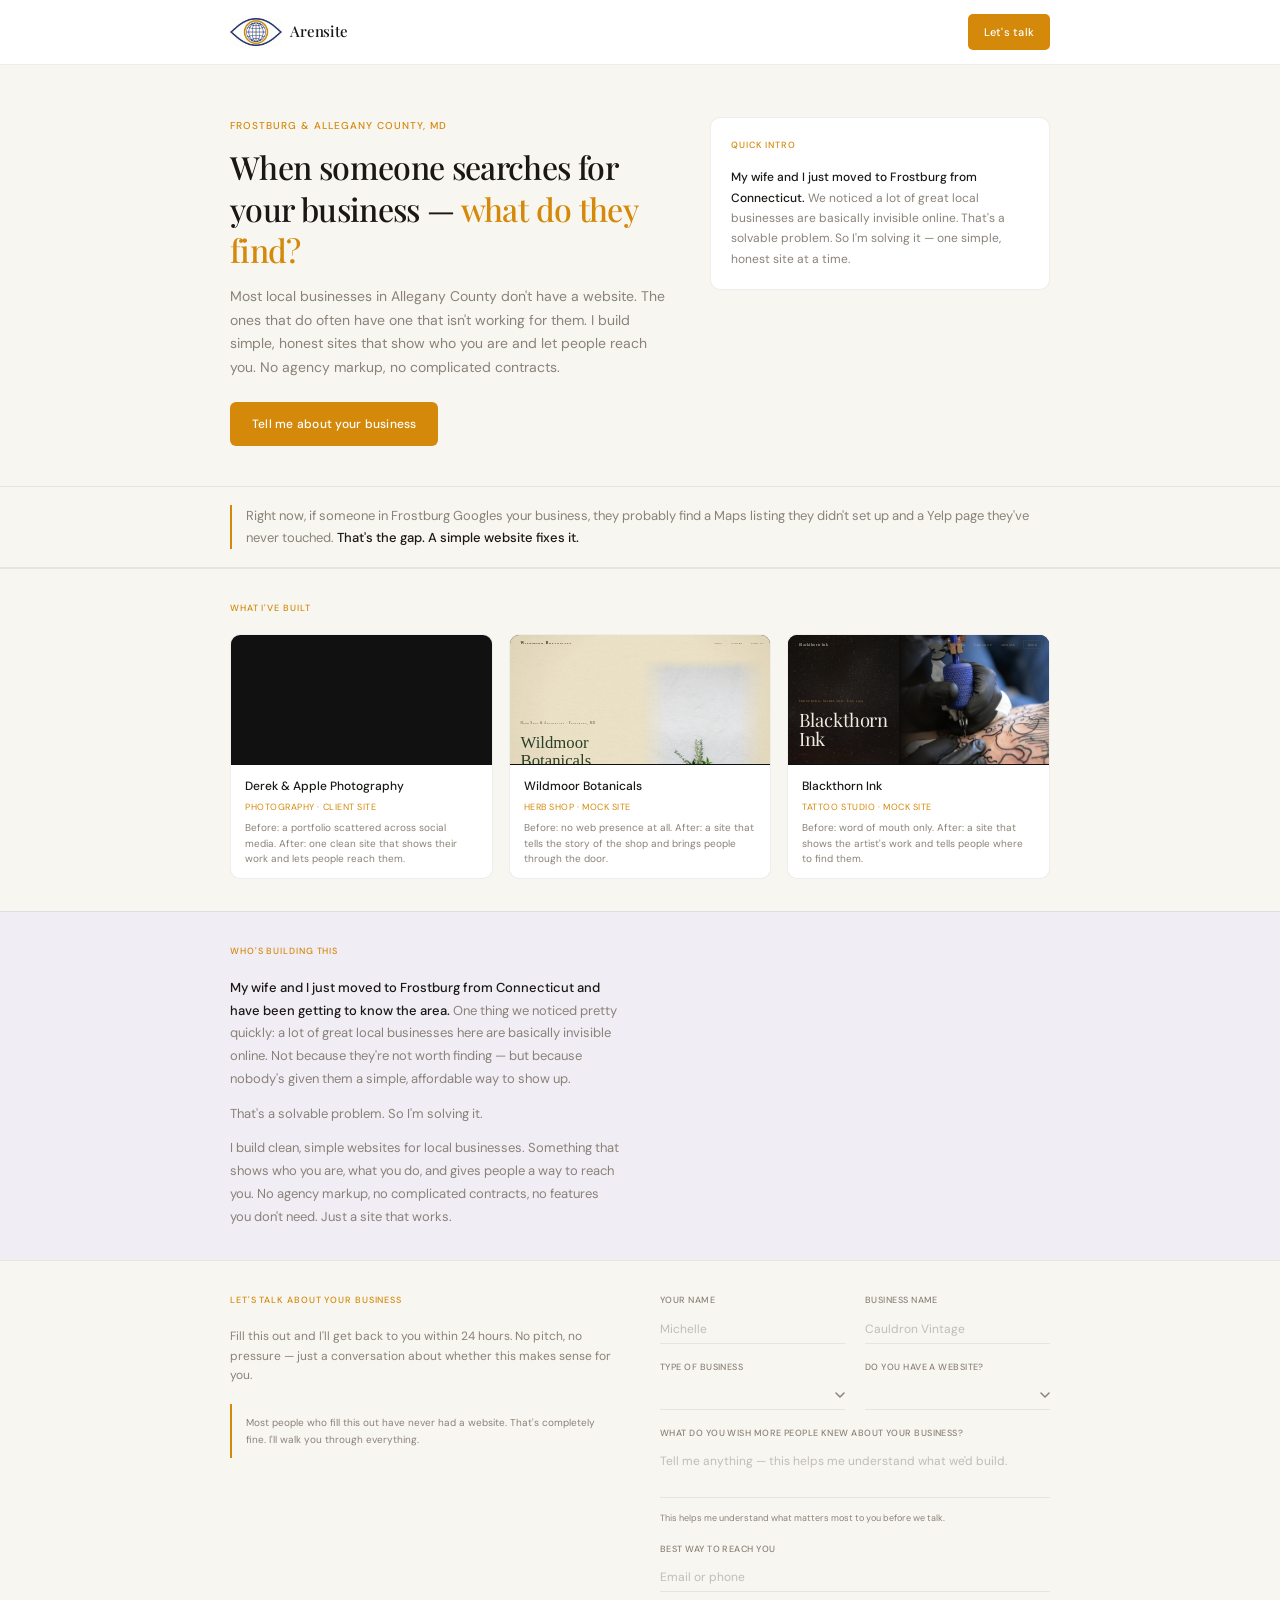
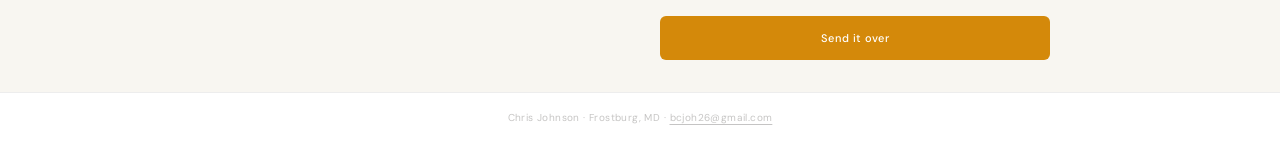
==== commit d8fc5e49: "Switch to Resend for email, business type dropdown" ====
--- a/index.html
+++ b/index.html
@@ -769,7 +769,18 @@
               </div>
               <div class="field">
                 <label for="field-business-type">Type of business</label>
-                <input type="text" id="field-business-type" name="businessType" placeholder="Vintage shop, salon..." autocomplete="off" required>
+                <select id="field-business-type" name="businessType" autocomplete="off" required>
+                  <option value="" disabled selected></option>
+                  <option value="Restaurant / food &amp; drink">Restaurant / food &amp; drink</option>
+                  <option value="Salon / beauty">Salon / beauty</option>
+                  <option value="Retail shop">Retail shop</option>
+                  <option value="Contractor / trades">Contractor / trades</option>
+                  <option value="Health &amp; wellness">Health &amp; wellness</option>
+                  <option value="Professional services">Professional services</option>
+                  <option value="Arts / photography / creative">Arts / photography / creative</option>
+                  <option value="Tattoo / piercing studio">Tattoo / piercing studio</option>
+                  <option value="Other">Other</option>
+                </select>
               </div>
               <div class="field">
                 <label for="field-has-website">Do you have a website?</label>
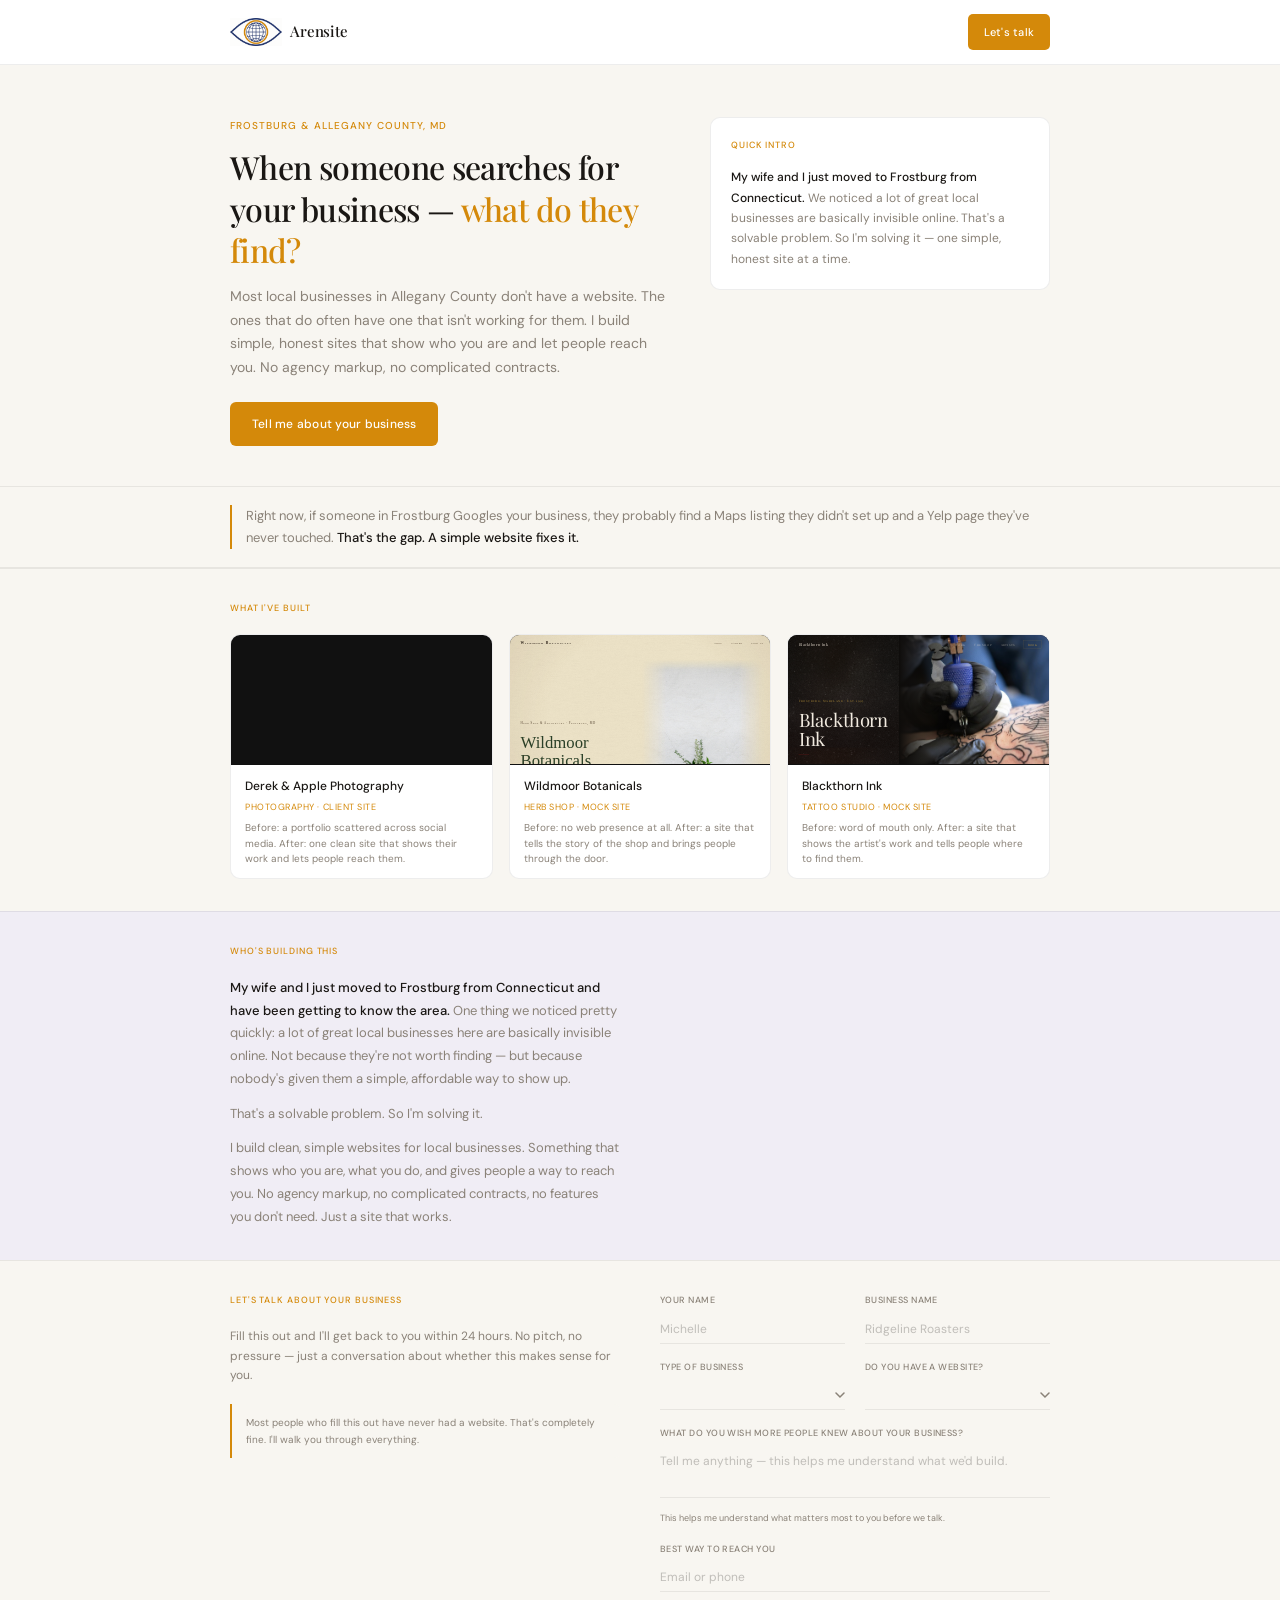
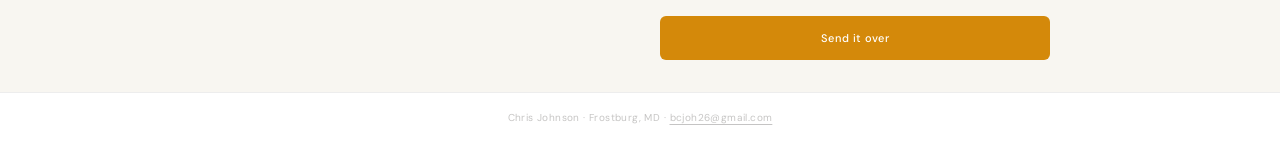
==== commit 605b034c: "Fix branding and form placeholder - Blackthorn Ink footer: "Aren's Eye" → "Arensite" - Contact form " ====
--- a/index.html
+++ b/index.html
@@ -765,7 +765,7 @@
               </div>
               <div class="field">
                 <label for="field-business-name">Business name</label>
-                <input type="text" id="field-business-name" name="businessName" placeholder="Cauldron Vintage" autocomplete="organization" required>
+                <input type="text" id="field-business-name" name="businessName" placeholder="Ridgeline Roasters" autocomplete="organization" required>
               </div>
               <div class="field">
                 <label for="field-business-type">Type of business</label>
@@ -859,12 +859,12 @@
         }
 
         var data = {
-          name:           form.elements.name.value.trim(),
-          businessName:   form.elements.businessName.value.trim(),
-          businessType:   form.elements.businessType.value.trim(),
-          hasWebsite:     form.elements.hasWebsite.value,
-          wishPeopleKnew: form.elements.wishPeopleKnew.value.trim(),
-          contact:        form.elements.contact.value.trim()
+          name:           document.getElementById('field-name').value.trim(),
+          businessName:   document.getElementById('field-business-name').value.trim(),
+          businessType:   document.getElementById('field-business-type').value.trim(),
+          hasWebsite:     document.getElementById('field-has-website').value,
+          wishPeopleKnew: document.getElementById('field-wish').value.trim(),
+          contact:        document.getElementById('field-contact').value.trim()
         };
 
         submitBtn.disabled    = true;
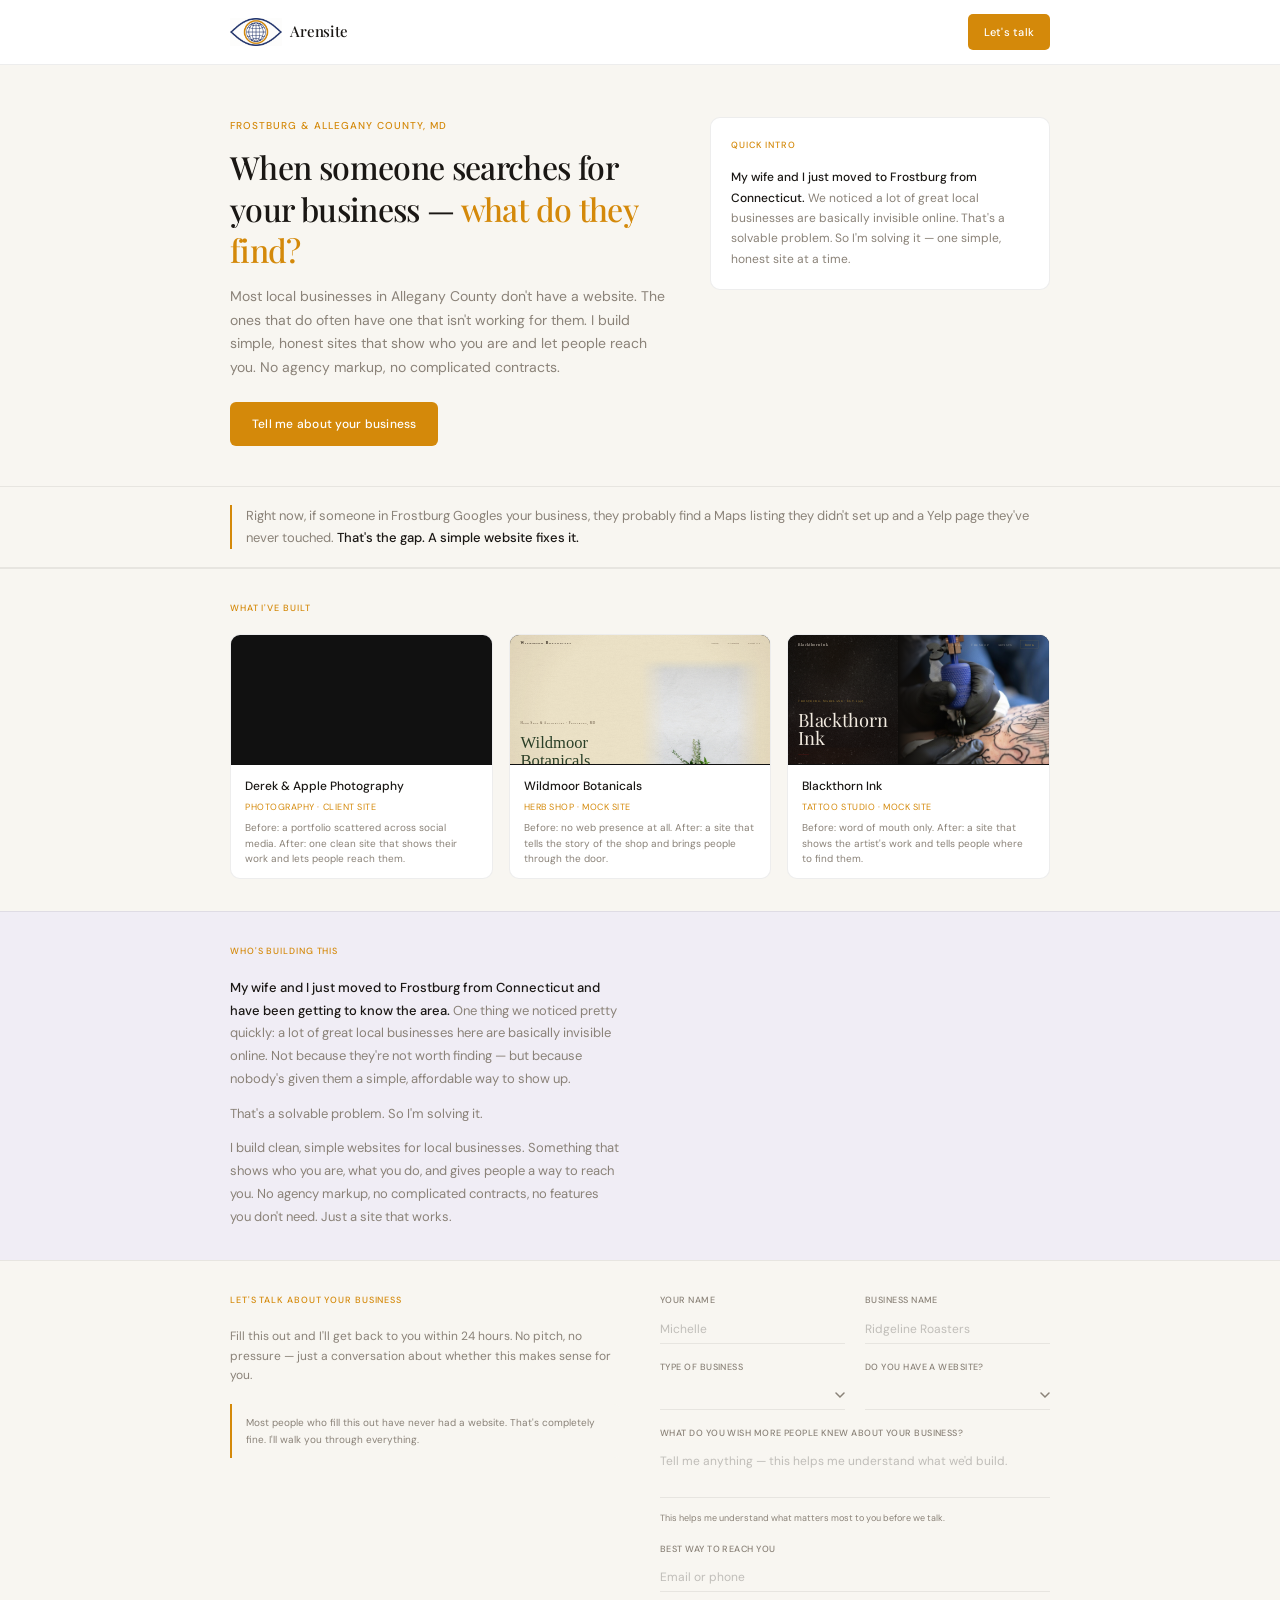
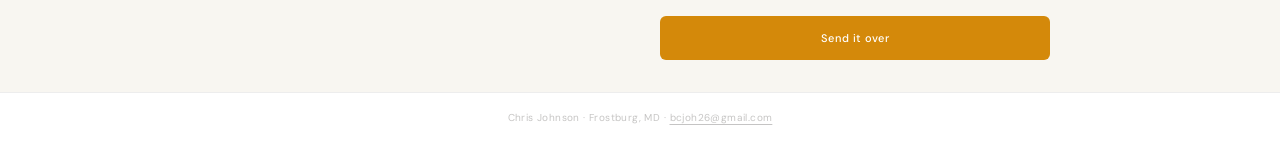
==== commit d15a4e2b: "Fix black gap on right of portfolio card previews on mobile Replace fixed 1200px iframe width with 4" ====
--- a/index.html
+++ b/index.html
@@ -341,7 +341,7 @@
       position: absolute;
       top: 0;
       left: 0;
-      width: 1200px;
+      width: 455%;
       height: 900px;
       border: none;
       transform: scale(0.22);
